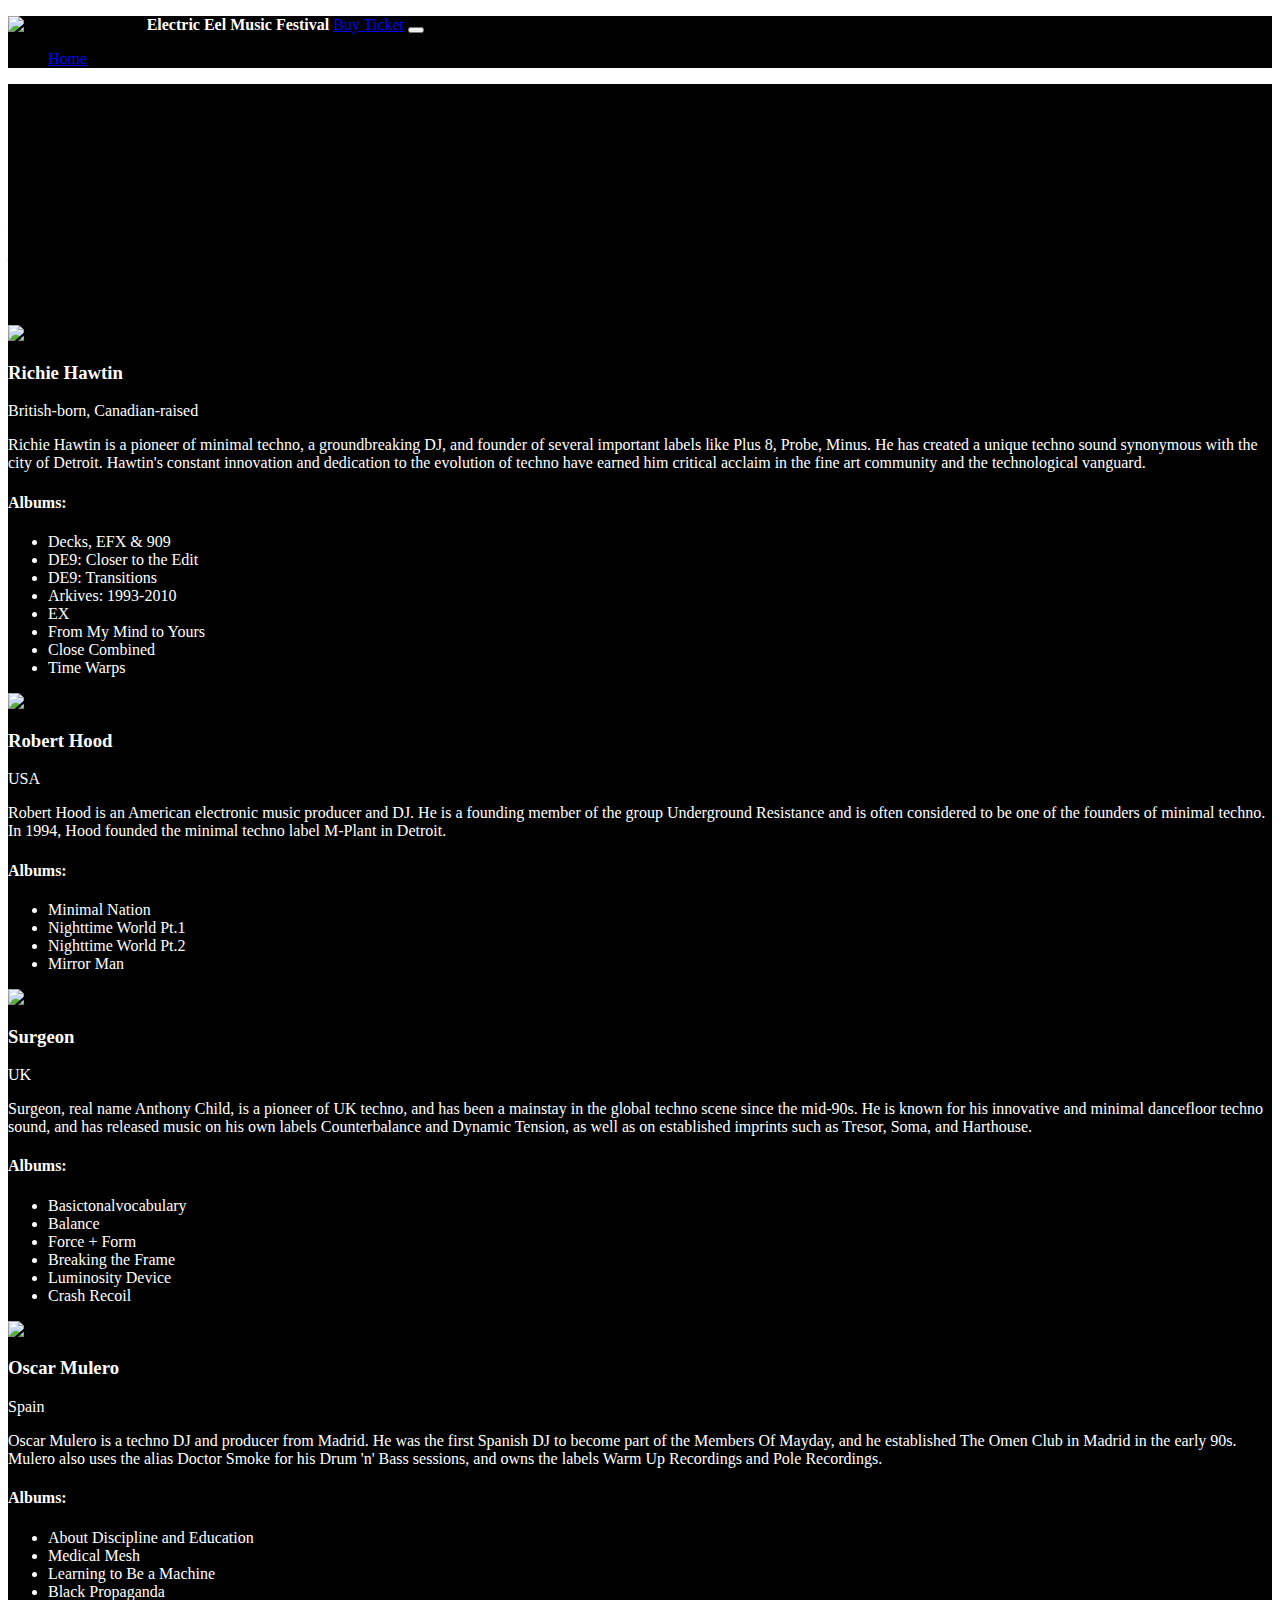
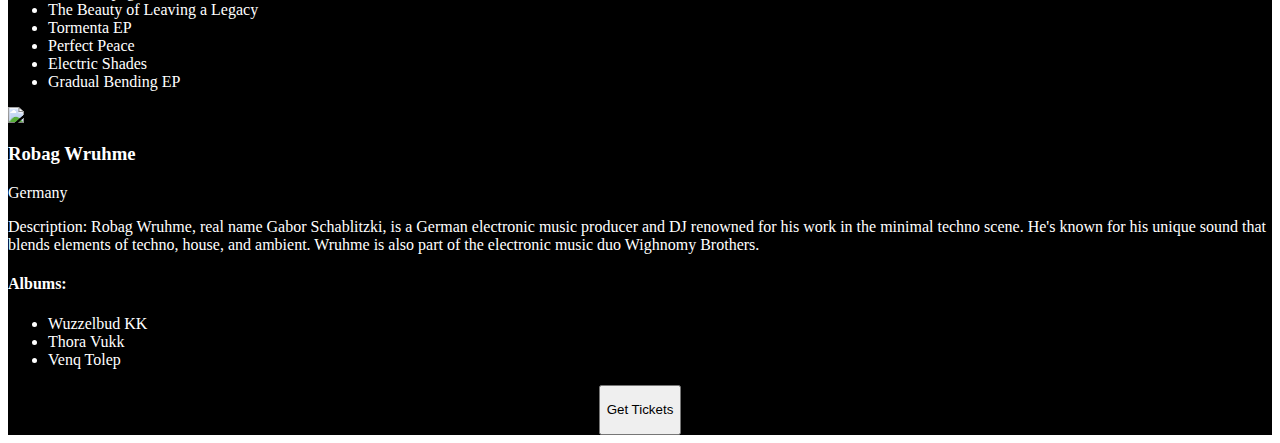
==== artists.html @ cc6bd0a8 "Add files via upload" ====
<!doctype html>
<html lang="en">
    <head>
        <meta charset="utf-8">
        <meta name="viewport" content="width=device-width, initial-scale=1">

        <meta name="description" content="">
        <meta name="author" content="">

        <title>Electric Eel</title>

        <!-- CSS FILES -->        
        <link rel="preconnect" href="https://fonts.googleapis.com">
        
        <link rel="preconnect" href="https://fonts.gstatic.com" crossorigin>
        
        <link href="https://fonts.googleapis.com/css2?family=Outfit:wght@100;200;400;700&display=swap" rel="stylesheet">
                
        <link href="css/bootstrap.min.css" rel="stylesheet">

        <link href="css/bootstrap-icons.css" rel="stylesheet">

        <link href="css/style.css" rel="stylesheet">
        <style>
           
                .artists-image-wrap {
                    transform: translateY(0);
                    transition: transform 0.3s ease-out;
                }

                .artist-card:hover .artists-image-wrap {
                    transform: translateY(-10px);
                }

        </style>


    </head>
    
    <body class="text-white" style"background-color: black;">
        <main>
            <header class="site-header">
                <div class="container">
                    <div class="row">
                        
                        <div class="col-lg-12 col-12 d-flex flex-wrap">
                            <p class="d-flex me-4 mb-0">
                               
                            </p>
                        </div>

                    </div>
                </div>
            </header>


            <nav class="navbar navbar-expand-lg" style="background-color: black;">
                <div class="container">
                    <img src="./img/EE.png" alt="Image Description" width="50" height="50" class="me-2">
                        <strong style="color: white;">Electric Eel Music Festival</strong>

                    <a href="ticket.html" class="btn custom-btn d-lg-none ms-auto me-4">Buy Ticket</a>


                    
    
                    <button class="navbar-toggler" type="button" data-bs-toggle="collapse" data-bs-target="#navbarNav" aria-controls="navbarNav" aria-expanded="false" aria-label="Toggle navigation">
                        <span class="navbar-toggler-icon"></span>
                    </button>
    
                    <div class="collapse navbar-collapse" id="navbarNav">
                        <ul class="navbar-nav align-items-lg-center ms-auto me-lg-5">
                            <li class="nav-item">
                                <a class="nav-link click-scroll" href="index.html#section_1">Home</a>
                            </li>
                        </ul>     
                    </div>
                </div>
            </nav>


            <section class="artists-section section-padding" id="artists" style="background-color: #000; padding-top: 100px;">
                <div class="container">
                    <div class="row justify-content-center">
                        <div class="col-12 text-center" style="padding-bottom: 20px;">
                            <h2 class="text-white" style="font-family: Freekick; margin-bottom: 0px;">Artists</h2>
                            <h6 class="text-white" style="font-family: Cinzel;">
                                Transcend Borders with an International <br>
                                Roster of Musical Pioneers
                            </h6>
                        </div>
            
                        <!-- Artist List View -->
                        <div class="col-12">
                            <div class="row">
                               <!-- Artist 1: Richie Hatwin -->
                               <div class="col-lg-12 col-md-12 mb-5">
                                <div class="d-flex align-items-center artist-card">
                                        <div class="artists-image-wrap">
                                            <img src="./img/richie.jpeg" class="artists-image img-fluid" alt="Richie Hatwin">
                                        </div>
                                        <div class="ms-3">
                                            <h3 style="font-family: Roboto; font-weight: bold; color: white;">Richie Hawtin</h3>
                                            <p style="font-family: Roboto; color: white;">British-born, Canadian-raised</p>
                                            <p style="font-family: Roboto; color: white;">  Richie Hawtin is a pioneer of minimal techno, a groundbreaking DJ, and founder of several important labels like Plus 8, Probe, Minus. He has created a unique techno sound synonymous with the city of Detroit. Hawtin's constant innovation and dedication to the evolution of techno have earned him critical acclaim in the fine art community and the technological vanguard.</p>
                                            <div class="row">
                                                <div class="col-12">
                                                    <h4 style="font-family: Roboto; font-weight: bold; color: white;">Albums:</h4>
                                                    <ul style="font-family: Roboto; color: white;">
                                                        <li>Decks, EFX & 909</li>
                                                        <li>DE9: Closer to the Edit</li>
                                                        <li>DE9: Transitions</li>
                                                        <li>Arkives: 1993-2010</li>
                                                        <li>EX</li>
                                                        <li>From My Mind to Yours</li>
                                                        <li>Close Combined</li>
                                                        <li>Time Warps</li>
                                                    </ul>
                                                </div>
                                            </div>
                                        </div>
                                    </div>
                                </div>

            
                              <!-- Artist 2: Robert Hood -->
                              <div class="col-lg-12 col-md-12 mb-5">
                                    <div class="d-flex align-items-center artist-card">
                                        <div class="artists-image-wrap">
                                            <img src="./img/robert.jpg" class="artists-image img-fluid" alt="Robert Hood">
                                        </div>
                                        <div class="ms-3">
                                            <h3 style="font-family: Roboto; font-weight: bold; color: white;">Robert Hood</h3>
                                            <p style="font-family: Roboto; color: white;">USA</p>
                                            <p style="font-family: Roboto; color: white;">  Robert Hood is an American electronic music producer and DJ. He is a founding member of the group Underground Resistance and is often considered to be one of the founders of minimal techno. In 1994, Hood founded the minimal techno label M-Plant in Detroit.</p>
                                            <div class="row">
                                                <div class="col-12">
                                                    <h4 style="font-family: Roboto; font-weight: bold; color: white;">Albums:</h4>
                                                    <ul style="font-family: Roboto; color: white;">
                                                        <li>Minimal Nation</li>
                                                        <li>Nighttime World Pt.1</li>
                                                        <li>Nighttime World Pt.2</li>
                                                        <li>Mirror Man</li>
                                                    </ul>
                                                </div>
                                            </div>
                                        </div>
                                    </div>
                                </div>

            
                                <!-- Artist 3: Surgeon -->
                                <div class="col-lg-12 col-md-12 mb-5">
                                    <div class="d-flex align-items-center artist-card">
                                        <div class="artists-image-wrap">
                                            <img src="./img/Surgeon.jpg" class="artists-image img-fluid" alt="Surgeon">
                                        </div>
                                        <div class="ms-3">
                                            <h3 style="font-family: Roboto; font-weight: bold; color: white;">Surgeon</h3>
                                            <p style="font-family: Roboto; color: white;">UK</p>
                                            <p style="font-family: Roboto; color: white;">  Surgeon, real name Anthony Child, is a pioneer of UK techno, and has been a mainstay in the global techno scene since the mid-90s. He is known for his innovative and minimal dancefloor techno sound, and has released music on his own labels Counterbalance and Dynamic Tension, as well as on established imprints such as Tresor, Soma, and Harthouse.</p>
                                            <div class="row">
                                                <div class="col-12">
                                                    <h4 style="font-family: Roboto; font-weight: bold; color: white;">Albums:</h4>
                                                    <ul style="font-family: Roboto; color: white;">
                                                        <li>Basictonalvocabulary</li>
                                                        <li>Balance</li>
                                                        <li>Force + Form</li>
                                                        <li>Breaking the Frame</li>
                                                        <li>Luminosity Device</li>
                                                        <li>Crash Recoil</li>
                                                    </ul>
                                                </div>
                                            </div>
                                        </div>
                                    </div>
                                </div>

            
                                
                                <!-- Artist 4: Oscar Mulero -->
                                <div class="col-lg-12 col-md-12 mb-5">
                                    <div class="d-flex align-items-center artist-card">
                                        <div class="artists-image-wrap">
                                            <img src="./img/oscarmulero.jpg" class="artists-image img-fluid" alt="Oscar Mulero">
                                        </div>
                                        <div class="ms-3">
                                            <h3 style="font-family: Roboto; font-weight: bold; color: white;">Oscar Mulero</h3>
                                            <p style="font-family: Roboto; color: white;">Spain</p>
                                            <p style="font-family: Roboto; color: white;">  Oscar Mulero is a techno DJ and producer from Madrid. He was the first Spanish DJ to become part of the Members Of Mayday, and he established The Omen Club in Madrid in the early 90s. Mulero also uses the alias Doctor Smoke for his Drum 'n' Bass sessions, and owns the labels Warm Up Recordings and Pole Recordings.</p>
                                            <div class="row">
                                                <div class="col-12">
                                                    <h4 style="font-family: Roboto; font-weight: bold; color: white;">Albums:</h4>
                                                    <ul style="font-family: Roboto; color: white;">
                                                        <li>About Discipline and Education</li>
                                                        <li>Medical Mesh</li>
                                                        <li>Learning to Be a Machine</li>
                                                        <li>Black Propaganda</li>
                                                        <li>The Beauty of Leaving a Legacy</li>
                                                        <li>Tormenta EP</li>
                                                        <li>Perfect Peace</li>
                                                        <li>Electric Shades</li>
                                                        <li>Gradual Bending EP</li>
                                                    </ul>
                                                </div>
                                            </div>
                                        </div>
                                    </div>
                                </div>


                              <!--  <div class="col-lg-3 col-md-6 mb-5">
                                    <div class="d-flex align-items-center">
                                        <div class="artists-image-wrap">
                                            
                                        </div>
                                        <div class="ms-3">
                                           
                                            <div class="row">
                                                <div class="col-12">
                                                    
                                                </div>
                                            </div>
                                        </div>
                                    </div>
                                </div>-->


                                <!-- Artist 5: Robag Wruhme -->
                   
                                <div class="col-lg-12 col-md-12 mb-5">
                                        <div class="d-flex align-items-center artist-card">
                                            <div class="artists-image-wrap">
                                                <img src="./img/RobagWruhme.jpg" class="artists-image img-fluid" alt="Robag Wruhme">
                                            </div>
                                            <div class="ms-3">
                                                <h3 style="font-family: Roboto; font-weight: bold; color: white;">Robag Wruhme</h3>
                                                <p style="font-family: Roboto; color: white;">Germany</p>
                                                <p style="font-family: Roboto; color: white;">Description: Robag Wruhme, real name Gabor Schablitzki, is a German electronic music producer and DJ renowned for his work in the minimal techno scene. He's known for his unique sound that blends elements of techno, house, and ambient. Wruhme is also part of the electronic music duo Wighnomy Brothers.</p>
                                                <div class="row">
                                                    <div class="col-12">
                                                        <h4 style="font-family: Roboto; font-weight: bold; color: white;">Albums:</h4>
                                                        <ul style="font-family: Roboto; color: white;">
                                                            <li>Wuzzelbud KK</li>
                                                            <li>Thora Vukk</li>
                                                            <li>Venq Tolep</li>
                                                        </ul>
                                                    </div>
                                                </div>
                                            </div>
                                        </div>
                                    </div>


                   
                            </div>
                        </div>
                    </div>
                </div>
            
                <div style="text-align: center;">
                    <a href="ticket.html">
                        <button class="btn custom-btn ms-auto me-4;" style="height: 50px;">Get Tickets</button>
                    </a>
                </div>
            </section>
            
            
            

        </main>


        
        <!-- JAVASCRIPT FILES -->
        <script src="js/jquery.min.js"></script>
        <script src="js/bootstrap.min.js"></script>
        <script src="js/jquery.sticky.js"></script>
        <script src="js/custom.js"></script>
        <script src="https://code.jquery.com/jquery-3.6.0.min.js"></script>


    </body>
    <script>
        $(document).ready(function () {
            // Add hover animation and style changes to artist cards
            $(".artist-card").hover(
                function () {
                    $(this).addClass("artist-card-hover");
                    $(this).css("transform", "scale(1.05)");
                    $("h3, p, ul", this).css("color", "#fca311");
                },
                function () {
                    $(this).removeClass("artist-card-hover");
                    $(this).css("transform", "scale(1)");
                    $("h3, p, ul", this).css("color", "white");
                }
            );
    
            // Smooth scroll effect for navigation links
            $(".click-scroll").on("click", function (e) {
                e.preventDefault();
                var target = $(this).attr("href");
                $("html, body").animate({
                    scrollTop: $(target).offset().top - 100,
                }, 1000);
            });
        });
    </script>
    
    
    
    
    
</html>
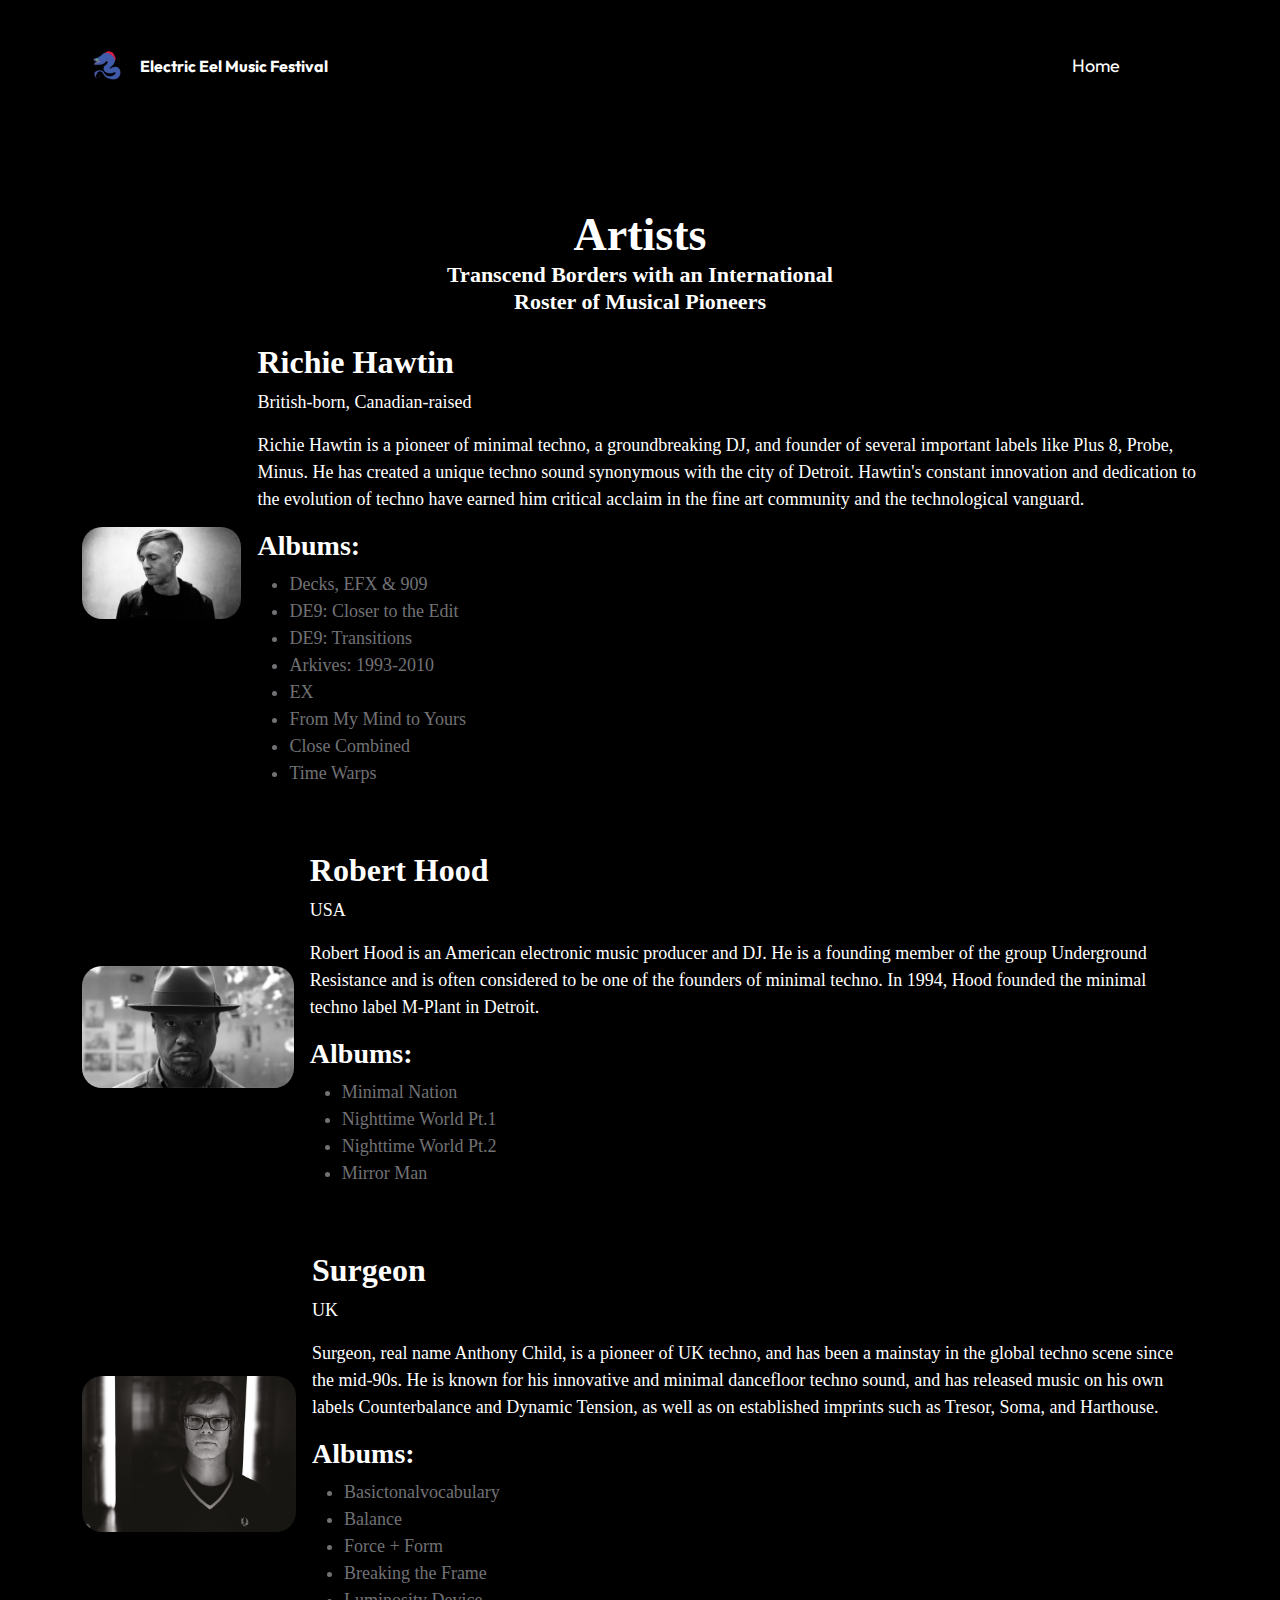
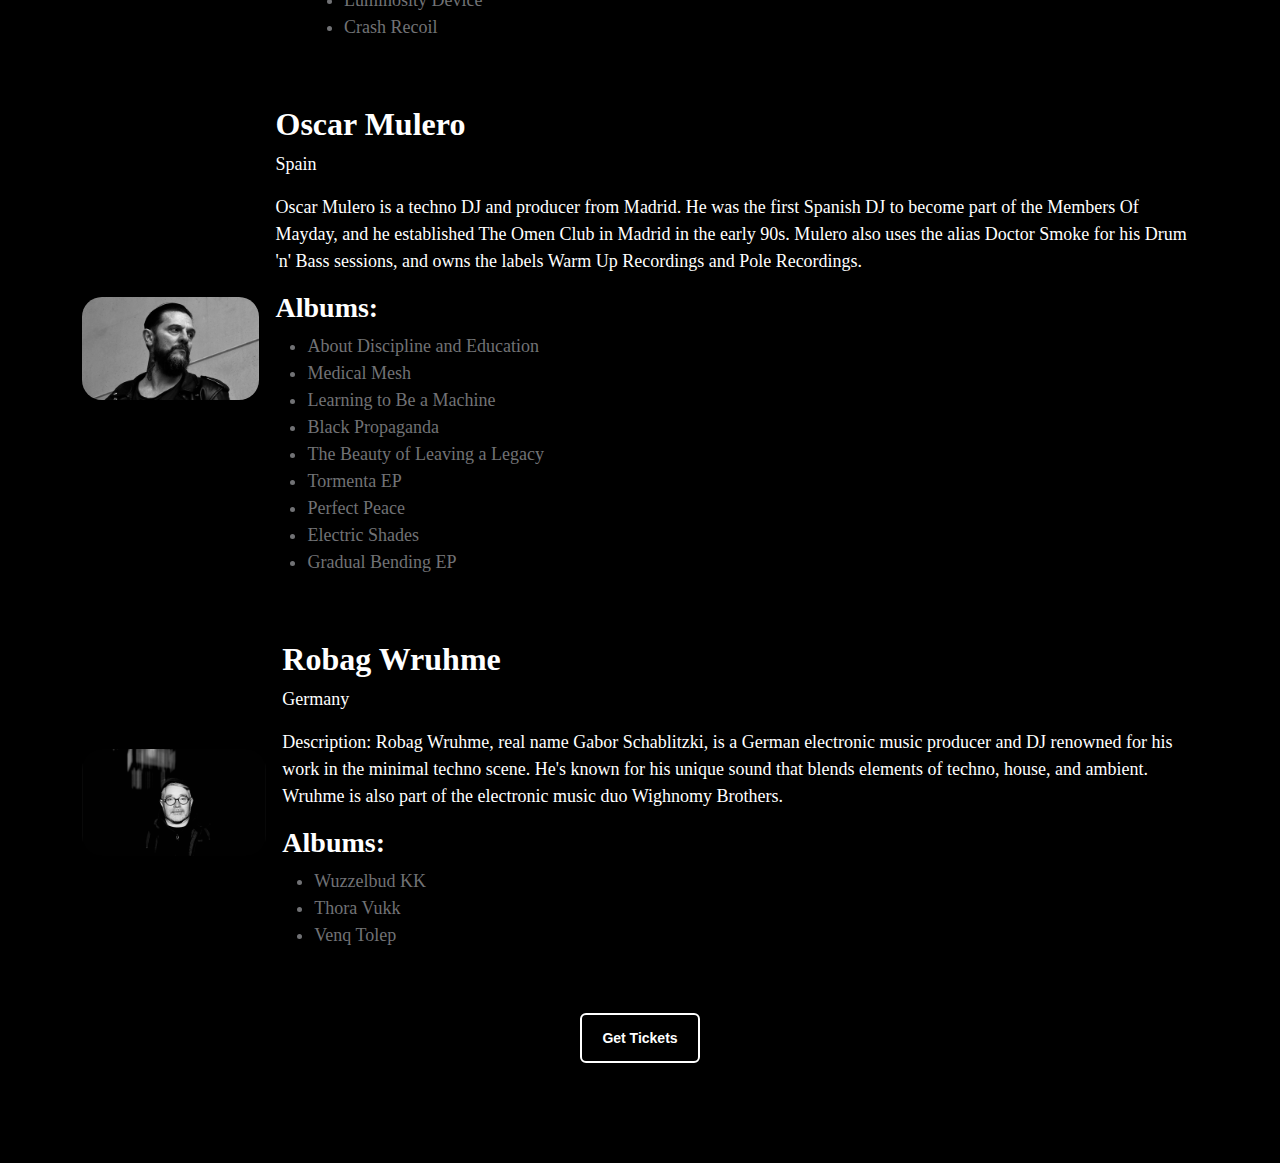
==== commit 7c3aa8f7: "Update artists.html" ====
--- a/artists.html
+++ b/artists.html
@@ -71,7 +71,7 @@
                     <div class="collapse navbar-collapse" id="navbarNav">
                         <ul class="navbar-nav align-items-lg-center ms-auto me-lg-5">
                             <li class="nav-item">
-                                <a class="nav-link click-scroll" href="index.html#section_1">Home</a>
+                                <a class="nav-link" href="index.html">Home</a>
                             </li>
                         </ul>     
                     </div>
@@ -312,4 +312,4 @@
     
     
     
-</html>+</html>
--- a/css/style.css
+++ b/css/style.css
@@ -0,0 +1,1083 @@
+@font-face {
+  font-family: Freekick;
+  src: url(./fonts/Freekick.otf);
+}
+@font-face {
+  font-family: BungeeSpice;
+  src: url(./fonts/BungeeSpice-Regular.ttf);
+}
+
+@font-face {
+  font-family: Cinzel;
+  src: url(./fonts/Cinzel-Regular.ttf);
+}
+
+@font-face {
+  font-family: Roboto;
+  src: url(./fonts/Roboto-Regular.ttf);
+}
+@font-face {
+  font-family: Anton;
+  src: url(./fonts/Anton-Regular.ttf);
+}
+
+
+
+/*---------------------------------------
+  CUSTOM PROPERTIES ( VARIABLES )             
+-----------------------------------------*/
+:root {
+  --white-color:                  #ffffff;
+  --primary-color:                #000;
+  --secondary-color:              #EE5007;
+  --section-bg-color:             #f0f8ff;
+  --custom-btn-bg-color:          #EE5007;
+  --custom-btn-bg-hover-color:    #c01f27;
+  --dark-color:                   #000000;
+  --p-color:                      #717275;
+  --border-color:                 #7fffd4;
+  --link-hover-color:             #B22727;
+
+  --body-font-family:             'Outfit', sans-serif;
+
+  --h1-font-size:                 74px;
+  --h2-font-size:                 46px;
+  --h3-font-size:                 32px;
+  --h4-font-size:                 28px;
+  --h5-font-size:                 24px;
+  --h6-font-size:                 22px;
+  --p-font-size:                  18px;
+  --btn-font-size:                14px;
+  --copyright-font-size:          16px;
+
+  --border-radius-large:          100px;
+  --border-radius-medium:         20px;
+  --border-radius-small:          10px;
+
+  --font-weight-light:            300;
+  --font-weight-normal:           400;
+  --font-weight-bold:             700;
+}
+
+body {
+  background-color: var(--white-color);
+  font-family: var(--body-font-family); 
+}
+
+
+/*---------------------------------------
+  TYPOGRAPHY               
+-----------------------------------------*/
+
+h2,
+h3,
+h4,
+h5,
+h6 {
+  color: var(--dark-color);
+}
+
+h1,
+h2,
+h3,
+h4,
+h5,
+h6 {
+  font-weight: var(--font-weight-bold);
+}
+
+h1 {
+  font-size: var(--h1-font-size);
+}
+
+h2 {
+  font-size: var(--h2-font-size);
+}
+
+h3 {
+  font-size: var(--h3-font-size);
+}
+
+h4 {
+  font-size: var(--h4-font-size);
+}
+
+h5 {
+  font-size: var(--h5-font-size);
+}
+
+h6 {
+  font-size: var(--h6-font-size);
+}
+
+p {
+  color: var(--p-color);
+  font-size: var(--p-font-size);
+  font-weight: var(--font-weight-light);
+}
+
+ul li {
+  color: var(--p-color);
+  font-size: var(--p-font-size);
+  font-weight: var(--font-weight-light);
+}
+
+a, 
+button {
+  touch-action: manipulation;
+  transition: all 0.3s;
+}
+
+a {
+  display: inline-block;
+  color: var(--primary-color);
+  text-decoration: none;
+}
+
+a:hover {
+  color: var(--link-hover-color);
+}
+
+b,
+strong {
+  font-weight: var(--font-weight-bold);
+}
+
+.link-fx-1 {
+  color: var(--white-color);
+  position: relative;
+  display: inline-flex;
+  align-items: center;
+  height: 32px;
+  padding: 0 6px;
+  text-decoration: none;
+  -webkit-font-smoothing: antialiased;
+  -moz-osx-font-smoothing: grayscale;
+}
+
+.link-fx-1:hover {
+  color: var(--link-hover-color);
+}
+
+.link-fx-1:hover::before {
+  transform: translateX(17px) scaleX(0);
+  transition: transform .2s;
+}
+
+.link-fx-1:hover .icon circle {
+  stroke-dashoffset: 200;
+  transition: stroke-dashoffset .2s .1s;
+}
+
+.link-fx-1:hover .icon line {
+  transform: rotate(-180deg);
+}
+
+.link-fx-1:hover .icon line:last-child {
+  transform: rotate(180deg);
+}
+
+.link-fx-1::before {
+  content: "";
+  position: absolute;
+  bottom: 0;
+  left: 0;
+  width: 100%;
+  height: 1px;
+  background-color: currentColor;
+  transform-origin: right center;
+  transition: transform .2s .1s;
+}
+
+.link-fx-1 .icon {
+  position: absolute;
+  right: 0;
+  bottom: 0;
+  transform: translateX(100%) rotate(90deg);
+  font-size: 32px;
+}
+
+.icon {
+  --size: 1em;
+  height: var(--size);
+  width: var(--size);
+  display: inline-block;
+  color: inherit;
+  fill: currentColor;
+  line-height: 1;
+  flex-shrink: 0;
+  max-width: initial;
+}
+
+.link-fx-1 .icon circle {
+  stroke-dasharray: 100;
+  stroke-dashoffset: 100;
+  transition: stroke-dashoffset .2s;
+}
+
+.link-fx-1 .icon line {
+  transition: transform .4s;
+  transform-origin: 13px 15px;
+}
+
+.link-fx-1 .icon line:last-child {
+  transform-origin: 19px 15px;
+}
+
+
+/*---------------------------------------
+  SECTION               
+-----------------------------------------*/
+.section-padding {
+  padding: top 0;;
+  padding-bottom: 100px;
+}
+
+.section-bg {
+  background-color: var(--section-bg-color);
+}
+
+.section-overlay {
+  background-color: var(--dark-color);
+  position: absolute;
+  top: 0;
+  left: 0;
+  pointer-events: none;
+  width: 100%;
+  height: 100%;
+  opacity: 0.35;
+}
+
+.section-overlay + .container {
+  position: relative;
+}
+
+.tab-content {
+  background-color: var(--white-color);
+  border-radius: var(--border-radius-medium);
+  padding: 45px;
+}
+
+.nav-tabs {
+  background-color: var(--section-bg-color);
+  border-radius: var(--border-radius-large);
+  border-bottom: 0;
+  padding: 15px;
+}
+
+.nav-tabs .nav-link {
+  border-radius: var(--border-radius-large);
+  border: 0;
+  padding: 15px 25px;
+  transition: all 0.3s;
+}
+
+.nav-tabs .nav-link:first-child {
+  margin-right: 15px;
+}
+
+.nav-tabs .nav-item.show .nav-link, 
+.nav-tabs .nav-link.active,
+.nav-tabs .nav-link:focus, 
+.nav-tabs .nav-link:hover {
+  background: var(--white-color);
+  box-shadow: 0 1rem 3rem rgba(0,0,0,.175);
+  color: var(--primary-color);
+}
+
+.nav-tabs h5 {
+  color: var(--p-color); 
+  margin-bottom: 0;
+}
+
+.nav-tabs .nav-link.active h5,
+.nav-tabs .nav-link:focus h5, 
+.nav-tabs .nav-link:hover h5 {
+  color: var(--primary-color);
+}
+
+
+/*---------------------------------------
+  CUSTOM ICON COLOR               
+-----------------------------------------*/
+.custom-icon {
+  color: var(--secondary-color);
+}
+
+
+
+/*---------------------------------------
+  CUSTOM BUTTON               
+-----------------------------------------*/
+.custom-btn {
+  background: transparent;
+  border: 2px solid transparent;
+  color: var(--white-color);
+  font-size: var(--btn-font-size);
+  font-weight: var(--font-weight-bold);
+  line-height: normal;
+  transition: all 0.3s;
+  padding: 10px 20px;
+  cursor: pointer;
+  border-color: white;
+  font-family: 'Gill Sans', 'Gill Sans MT', Calibri, 'Trebuchet MS', sans-serif;
+}
+
+.custom-btn:hover {
+  background: var(--custom-btn-bg-hover-color);
+  color: var(--white-color);
+}
+
+.custom-border-btn {
+  background: transparent;
+  border: 2px solid var(--custom-btn-bg-color);
+  color: var(--custom-btn-bg-color);
+}
+
+.navbar-expand-lg .navbar-nav .nav-link.custom-btn:hover,
+.custom-border-btn:hover {
+  background: var(--custom-btn-bg-hover-color);
+  border-color: transparent;
+  color: var(--white-color);
+}
+
+.custom-btn-bg-white {
+  border-color: var(--white-color);
+  color: var(--white-color);
+}
+
+
+
+/*---------------------------------------
+  VIDEO              
+-----------------------------------------*/
+.maineventwrap {
+  z-index: -100;
+}
+
+.custom-mainevent {
+  position: absolute;
+  top: 0;
+  left: 0;
+  object-fit: cover;
+  width: 100%;
+  height: 100%;
+}
+
+
+/*---------------------------------------
+  SITE HEADER              
+-----------------------------------------*/
+.site-header {
+  background-color:black;
+  padding-top: 12px;
+  padding-bottom: 12px;
+}
+
+
+/*---------------------------------------
+  NAVIGATION              
+-----------------------------------------*/
+.sticky-wrapper {
+  position: absolute;
+  top: 0;
+  right: 0;
+  left: 0;
+  margin-top: 51px;
+}
+
+.sticky-wrapper.is-sticky .navbar {
+  background-color: var(--dark-color);
+}
+
+.navbar {
+  background: transparent;
+  z-index: 9;
+}
+
+.navbar-brand,
+.navbar-brand:hover {
+  color: var(--white-color);
+  font-size: var(--h5-font-size);
+  font-weight: var(--font-weight-bold);
+}
+
+.navbar-expand-lg .navbar-nav .nav-link {
+  border-radius: var(--border-radius-large);
+  margin: 10px;
+  padding: 10px 20px;
+}
+
+.navbar-nav .nav-link {
+  display: inline-block;
+  color: var(--white-color);
+  font-size: var(--p-font-size);
+  font-weight: var(--font-weight-normal);
+  position: relative;
+  padding-top: 15px;
+  padding-bottom: 15px;
+}
+
+.navbar-nav .nav-link.active, 
+.navbar-nav .nav-link:hover {
+  color: var(--secondary-color);
+}
+
+.navbar-toggler {
+  border: 0;
+  padding: 0;
+  cursor: pointer;
+  margin: 0;
+  width: 30px;
+  height: 35px;
+  outline: none;
+}
+
+.navbar-toggler:focus {
+  outline: none;
+  box-shadow: none;
+}
+
+.navbar-toggler[aria-expanded="true"] .navbar-toggler-icon {
+  background: transparent;
+}
+
+.navbar-toggler[aria-expanded="true"] .navbar-toggler-icon:before,
+.navbar-toggler[aria-expanded="true"] .navbar-toggler-icon:after {
+  transition: top 300ms 50ms ease, -webkit-transform 300ms 350ms ease;
+  transition: top 300ms 50ms ease, transform 300ms 350ms ease;
+  transition: top 300ms 50ms ease, transform 300ms 350ms ease, -webkit-transform 300ms 350ms ease;
+  top: 0;
+}
+
+.navbar-toggler[aria-expanded="true"] .navbar-toggler-icon:before {
+  transform: rotate(45deg);
+}
+
+.navbar-toggler[aria-expanded="true"] .navbar-toggler-icon:after {
+  transform: rotate(-45deg);
+}
+
+.navbar-toggler .navbar-toggler-icon {
+  background: var(--white-color);
+  transition: background 10ms 300ms ease;
+  display: block;
+  width: 30px;
+  height: 2px;
+  position: relative;
+}
+
+.navbar-toggler .navbar-toggler-icon:before,
+.navbar-toggler .navbar-toggler-icon:after {
+  transition: top 300ms 350ms ease, -webkit-transform 300ms 50ms ease;
+  transition: top 300ms 350ms ease, transform 300ms 50ms ease;
+  transition: top 300ms 350ms ease, transform 300ms 50ms ease, -webkit-transform 300ms 50ms ease;
+  position: absolute;
+  right: 0;
+  left: 0;
+  background: var(--white-color);
+  width: 30px;
+  height: 2px;
+  content: '';
+}
+
+.navbar-toggler .navbar-toggler-icon::before {
+  top: -8px;
+}
+
+.navbar-toggler .navbar-toggler-icon::after {
+  top: 8px;
+}
+
+
+/*---------------------------------------
+  HERO        
+-----------------------------------------*/
+.hero-section {
+  position: relative;
+  overflow: hidden;
+  padding-top: 100px;
+  height: calc(100vh - 51px);
+  background-image: url("./img/BG.jpg");
+  background-size: cover;
+  background-position: center;
+  
+}
+
+.hero-section small {
+  color: var(--white-color);
+  text-transform: uppercase;
+}
+
+.hero-section .section-overlay {
+  z-index: 2;
+  opacity: 0.45;
+}
+
+.hero-section .container {
+  position: relative;
+  z-index: 2;
+  height: 100%;
+  padding-bottom: 50px;
+}
+
+.hero-section .container .row {
+  height: 100%;
+}
+
+.hero-section img {
+  max-width: 100%;
+  height: auto;
+  display: block;
+  margin: 0 auto;
+}
+
+.rectangle{
+  width:100%;
+    height:60px;
+    background:#00f;
+    position:fixed;
+    top:0;
+    left:0;
+}
+
+overlay {
+  position: absolute;
+    top: 0;
+    left: 0;
+    width: 100%;
+    height: 100%;
+    
+    border: 2px solid red; /* Add a white border */
+    z-index: 1;
+}
+
+.overlay-content {
+  position: relative;
+  z-index: 2;
+}
+
+
+
+
+/*---------------------------------------
+  ABOUT              
+-----------------------------------------*/
+.about-section {
+  
+  background-color: #333;
+  background-repeat: no-repeat;
+  background-size: cover;
+  position: relative;
+}
+
+.about-image {
+  border-radius: var(--border-radius-medium);
+  display: block;
+}
+
+.about-text-wrap {
+  position: relative;
+}
+
+.about-text-icon {
+  background: var(--primary-color);
+  border-radius: 100%;
+  font-size: var(--h3-font-size);
+  width: 70px;
+  height: 70px;
+  line-height: 70px;
+  text-align: center;
+}
+
+.about-text-info {
+  backdrop-filter: blur(5px) saturate(180%);
+  -webkit-backdrop-filter: blur(5px) saturate(180%);
+  background-color: rgba(255, 255, 255, 0.75);
+  border-radius: var(--border-radius-medium);
+  border: 1px solid rgba(209, 213, 219, 0.3);
+  position: absolute;
+  bottom: 0;
+  right: 0;
+  left: 0;
+  margin: 20px;
+  padding: 35px;
+}
+
+
+/*---------------------------------------
+  TICKET               
+-----------------------------------------*/
+.ticket-section {
+  background-color:black;
+  background-repeat: no-repeat;
+  background-size: cover;
+  position: relative;
+  padding-top: 130px;
+}
+
+.ticket-form {
+  padding: 50px;
+  background-color: transparent;
+  border: 1px solid white; /* White border for form inputs */
+  color: white; /* White text color */
+}
+
+.ticket-form .form-check {
+  position: relative;
+  min-height: 52px;
+  padding-left: 35px;
+}
+
+.ticket-form .form-check .form-check-label {
+  display: block;
+  position: absolute;
+  top: 50%;
+  left: 50%;
+  transform: translate(-50%, -50%);
+  margin-top: 12px;
+  margin-left: 35px;
+  width: 100%;
+  height: 100%;
+}
+
+
+/*---------------------------------------
+  ARTISTS              
+-----------------------------------------